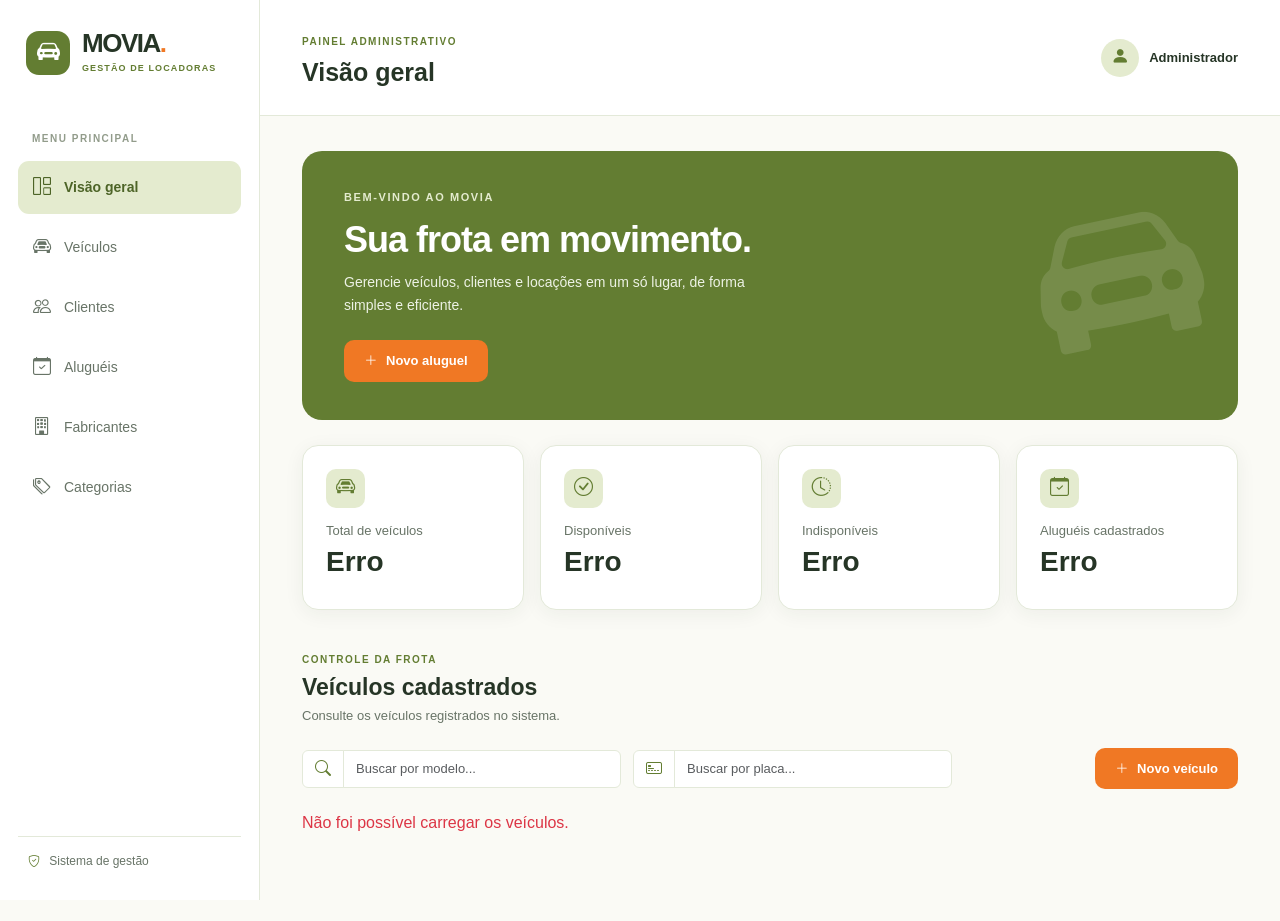
==== frontend/index.html @ ed4d9ba6 "feat: implementa interface MOVIA e CRUD de veiculos" ====
<!DOCTYPE html>
<html lang="pt-BR">

<head>
    <meta charset="UTF-8">
    <meta name="viewport" content="width=device-width, initial-scale=1.0">
    <title>MOVIA | Gestão de Locadoras</title>

    <link href="https://cdn.jsdelivr.net/npm/bootstrap@5.3.3/dist/css/bootstrap.min.css" rel="stylesheet">
    <link href="https://cdn.jsdelivr.net/npm/bootstrap-icons@1.11.3/font/bootstrap-icons.min.css" rel="stylesheet">
    <link rel="stylesheet" href="css/style.css">
</head>

<body>
    <div class="app-layout">

        <!-- Menu lateral -->
        <aside class="sidebar">
            <a href="index.html" class="sidebar-brand">
                <span class="brand-icon">
                    <i class="bi bi-car-front-fill"></i>
                </span>

                <span>
                    <strong>MOVIA<span class="marca-ponto">.</span></strong>
                    <small>GESTÃO DE LOCADORAS</small>
                </span>
            </a>

            <div class="sidebar-label">MENU PRINCIPAL</div>

            <nav class="sidebar-nav" aria-label="Navegação principal">
                <a href="#inicio" class="nav-link active">
                    <i class="bi bi-grid-1x2"></i>
                    Visão geral
                </a>

                <a href="#veiculos" class="nav-link">
                    <i class="bi bi-car-front"></i>
                    Veículos
                </a>

                <a href="#clientes" class="nav-link">
                    <i class="bi bi-people"></i>
                    Clientes
                </a>

                <a href="#alugueis" class="nav-link">
                    <i class="bi bi-calendar-check"></i>
                    Aluguéis
                </a>

                <a href="#fabricantes" class="nav-link">
                    <i class="bi bi-building"></i>
                    Fabricantes
                </a>

                <a href="#categorias" class="nav-link">
                    <i class="bi bi-tags"></i>
                    Categorias
                </a>
            </nav>

            <div class="sidebar-footer">
                <i class="bi bi-shield-check"></i>
                Sistema de gestão
            </div>
        </aside>

        <!-- Conteúdo principal -->
        <div class="main-content">

            <header class="topbar">
                <div>
                    <span class="topbar-eyebrow">PAINEL ADMINISTRATIVO</span>
                    <h1>Visão geral</h1>
                </div>

                <div class="topbar-profile">
                    <span class="profile-avatar">
                        <i class="bi bi-person-fill"></i>
                    </span>
                    <span>Administrador</span>
                </div>
            </header>

            <main id="inicio" class="dashboard-content">

                <!-- Boas-vindas -->
                <section class="welcome-banner">
                    <div>
                        <span class="welcome-eyebrow">BEM-VINDO AO MOVIA</span>
                        <h2>Sua frota em movimento.</h2>
                        <p>
                            Gerencie veículos, clientes e locações
                            em um só lugar, de forma simples e eficiente.
                        </p>

                        <a href="#alugueis" class="btn btn-laranja">
                            <i class="bi bi-plus-lg"></i>
                            Novo aluguel
                        </a>
                    </div>

                    <div class="welcome-decoration" aria-hidden="true">
                        <i class="bi bi-car-front-fill"></i>
                    </div>
                </section>

                <!-- Indicadores -->
                <section class="metrics-section" aria-label="Indicadores da frota">
                    <div class="row g-3">

                        <div class="col-12 col-sm-6 col-xl-3">
                            <div class="metric-card">
                                <div class="metric-icon">
                                    <i class="bi bi-car-front"></i>
                                </div>
                                <span>Total de veículos</span>
                                <strong id="totalVeiculos">—</strong>
                            </div>
                        </div>

                        <div class="col-12 col-sm-6 col-xl-3">
                            <div class="metric-card">
                                <div class="metric-icon">
                                    <i class="bi bi-check-circle"></i>
                                </div>
                                <span>Disponíveis</span>
                                <strong id="veiculosDisponiveis">—</strong>
                            </div>
                        </div>

                        <div class="col-12 col-sm-6 col-xl-3">
                            <div class="metric-card">
                                <div class="metric-icon">
                                    <i class="bi bi-clock-history"></i>
                                </div>
                                <span>Indisponíveis</span>
                                <strong id="veiculosIndisponiveis">—</strong>
                            </div>
                        </div>

                        <div class="col-12 col-sm-6 col-xl-3">
                            <div class="metric-card">
                                <div class="metric-icon">
                                    <i class="bi bi-calendar-check"></i>
                                </div>
                                <span>Aluguéis cadastrados</span>
                                <strong id="totalAlugueis">—</strong>
                            </div>
                        </div>

                    </div>
                </section>

                <!-- Veículos -->
                <section id="veiculos" class="vehicles-section">
                    <div class="section-heading">
                        <div>
                            <span class="section-eyebrow">CONTROLE DA FROTA</span>
                            <h2>Veículos cadastrados</h2>
                            <p>Consulte os veículos registrados no sistema.</p>
                        </div>
                    </div>


                    <!-- Ferramentas de gerenciamento da frota -->
                    <div class="frota-toolbar">
                        <div class="frota-filtros">
                            <div class="input-group">
                                <span class="input-group-text">
                                    <i class="bi bi-search"></i>
                                </span>
                                <input type="search" id="filtroModelo" class="form-control"
                                    placeholder="Buscar por modelo..." aria-label="Buscar veículo por modelo">
                            </div>

                            <div class="input-group">
                                <span class="input-group-text">
                                    <i class="bi bi-credit-card-2-front"></i>
                                </span>
                                <input type="search" id="filtroPlaca" class="form-control"
                                    placeholder="Buscar por placa..." aria-label="Buscar veículo por placa">
                            </div>
                        </div>

                        <button type="button" id="btnNovoVeiculo" class="btn btn-laranja">
                            <i class="bi bi-plus-lg"></i>
                            Novo veículo
                        </button>
                    </div>

                    <div id="listaVeiculos" class="row g-3">
                        <p class="text-muted">Carregando veículos...</p>
                    </div>
                </section>

            </main>

        </div>
    </div>


    <!-- Modal de cadastro de veículo -->
    <div class="modal fade" id="modalVeiculo" tabindex="-1" aria-labelledby="tituloModalVeiculo" aria-hidden="true">
        <div class="modal-dialog modal-dialog-centered modal-lg">
            <div class="modal-content modal-movia">

                <div class="modal-header">
                    <div>
                        <span class="section-eyebrow">GESTÃO DA FROTA</span>
                        <h2 class="modal-title fs-5" id="tituloModalVeiculo">
                            Novo veículo
                        </h2>
                    </div>
                    <button type="button" class="btn-close" data-bs-dismiss="modal" aria-label="Fechar"></button>
                </div>

                <form id="formVeiculo">
                    <div class="modal-body">
                        <div class="row g-3">

                            <div class="col-md-6">
                                <label for="veiculoModelo" class="form-label">
                                    Modelo *
                                </label>
                                <input type="text" class="form-control" id="veiculoModelo" required maxlength="100"
                                    placeholder="Ex.: Onix">
                            </div>

                            <div class="col-md-6">
                                <label for="veiculoPlaca" class="form-label">
                                    Placa *
                                </label>
                                <input type="text" class="form-control" id="veiculoPlaca" required maxlength="7"
                                    placeholder="ABC1D23">
                            </div>

                            <div class="col-md-6">
                                <label for="veiculoAno" class="form-label">
                                    Ano de fabricação *
                                </label>
                                <input type="number" class="form-control" id="veiculoAno" min="1900" max="2100"
                                    required>
                            </div>

                            <div class="col-md-6">
                                <label for="veiculoQuilometragem" class="form-label">
                                    Quilometragem *
                                </label>
                                <input type="number" class="form-control" id="veiculoQuilometragem" min="0" step="1"
                                    required>
                            </div>

                            <div class="col-md-6">
                                <label for="veiculoFabricante" class="form-label">
                                    Fabricante *
                                </label>
                                <select class="form-select" id="veiculoFabricante" required>
                                    <option value="">Carregando fabricantes...</option>
                                </select>
                            </div>

                            <div class="col-md-6">
                                <label for="veiculoCategoria" class="form-label">
                                    Categoria *
                                </label>
                                <select class="form-select" id="veiculoCategoria" required>
                                    <option value="">Carregando categorias...</option>
                                </select>
                            </div>

                            <div class="col-12">
                                <div class="form-check form-switch">
                                    <input class="form-check-input" type="checkbox" role="switch" id="veiculoDisponivel"
                                        checked>
                                    <label class="form-check-label" for="veiculoDisponivel">
                                        Veículo disponível para aluguel
                                    </label>
                                </div>
                            </div>

                        </div>

                        <div id="mensagemVeiculo" class="mt-3" role="status" aria-live="polite"></div>
                    </div>

                    <div class="modal-footer">
                        <button type="button" class="btn btn-light" data-bs-dismiss="modal">
                            Cancelar
                        </button>

                        <button type="submit" class="btn btn-laranja" id="btnSalvarVeiculo">
                            <i class="bi bi-check-lg"></i>
                            Salvar veículo
                        </button>
                    </div>
                </form>

            </div>
        </div>
    </div>

    <script src="https://cdn.jsdelivr.net/npm/bootstrap@5.3.3/dist/js/bootstrap.bundle.min.js"></script>
    <script src="js/app.js"></script>
</body>

</html>
---- frontend/css/style.css ----
/* ==========================================
   MOVIA | Gestão de Locadoras
   Identidade visual: Oliva + Laranja
========================================== */

:root {
    --cor-oliva: #637D32;
    --cor-oliva-escuro: #4D6427;
    --cor-laranja: #F07824;
    --cor-laranja-escuro: #D96313;

    --cor-fundo: #FAFAF5;
    --cor-branco: #FFFFFF;
    --cor-verde-claro: #E4EBCF;

    --cor-texto: #263526;
    --cor-texto-secundario: #687467;
    --cor-borda: #E3E9D9;

    --sombra: 0 4px 20px rgba(38, 53, 38, 0.06);
}

* {
    box-sizing: border-box;
}

html {
    scroll-behavior: smooth;
}

body {
    margin: 0;
    background: var(--cor-fundo);
    color: var(--cor-texto);
    font-family: "Segoe UI", Arial, sans-serif;
}

a {
    text-decoration: none;
}

.marca-ponto {
    color: var(--cor-laranja);
}

/* Layout principal */

.app-layout {
    display: flex;
    min-height: 100vh;
}

/* Menu lateral */

.sidebar {
    width: 260px;
    min-width: 260px;
    min-height: 100vh;
    background: var(--cor-branco);
    border-right: 1px solid var(--cor-borda);
    padding: 30px 18px;
    display: flex;
    flex-direction: column;
    position: sticky;
    top: 0;
    height: 100vh;
}

.sidebar-brand {
    display: flex;
    align-items: center;
    gap: 12px;
    margin-bottom: 55px;
    padding: 0 8px;
    color: var(--cor-texto);
}

.sidebar-brand:hover {
    color: var(--cor-texto);
}

.brand-icon {
    width: 44px;
    height: 44px;
    display: flex;
    align-items: center;
    justify-content: center;
    background: var(--cor-oliva);
    color: white;
    border-radius: 13px;
    font-size: 23px;
}

.sidebar-brand strong {
    display: block;
    font-size: 26px;
    font-weight: 800;
    letter-spacing: -1.5px;
    line-height: 1;
}

.sidebar-brand small {
    display: block;
    margin-top: 6px;
    font-size: 9px;
    font-weight: 700;
    letter-spacing: 1.1px;
    color: var(--cor-oliva);
}

.sidebar-label {
    padding: 0 14px;
    margin-bottom: 15px;
    font-size: 10px;
    font-weight: 700;
    letter-spacing: 1.5px;
    color: #929C8B;
}

.sidebar-nav {
    display: flex;
    flex-direction: column;
    gap: 7px;
}

.sidebar-nav .nav-link {
    display: flex;
    align-items: center;
    gap: 13px;
    padding: 13px 15px;
    border-radius: 11px;
    color: var(--cor-texto-secundario);
    font-size: 14px;
    font-weight: 500;
    transition: 0.2s ease;
}

.sidebar-nav .nav-link i {
    font-size: 18px;
}

.sidebar-nav .nav-link:hover {
    background: #F1F5E8;
    color: var(--cor-oliva-escuro);
}

.sidebar-nav .nav-link.active {
    background: var(--cor-verde-claro);
    color: var(--cor-oliva-escuro);
    font-weight: 700;
}

.sidebar-footer {
    margin-top: auto;
    padding: 15px 10px 0;
    border-top: 1px solid var(--cor-borda);
    font-size: 12px;
    color: var(--cor-texto-secundario);
}

.sidebar-footer i {
    margin-right: 6px;
    color: var(--cor-oliva);
}

/* Conteúdo */

.main-content {
    flex: 1;
    min-width: 0;
}

.topbar {
    display: flex;
    align-items: center;
    justify-content: space-between;
    padding: 28px 42px;
    background: var(--cor-branco);
    border-bottom: 1px solid var(--cor-borda);
}

.topbar-eyebrow {
    font-size: 10px;
    font-weight: 700;
    letter-spacing: 1.5px;
    color: var(--cor-oliva);
}

.topbar h1 {
    margin: 5px 0 0;
    font-size: 25px;
    font-weight: 750;
}

.topbar-profile {
    display: flex;
    align-items: center;
    gap: 10px;
    font-size: 13px;
    font-weight: 600;
}

.profile-avatar {
    display: flex;
    align-items: center;
    justify-content: center;
    width: 38px;
    height: 38px;
    border-radius: 50%;
    background: var(--cor-verde-claro);
    color: var(--cor-oliva);
    font-size: 18px;
}

.dashboard-content {
    max-width: 1500px;
    margin: 0 auto;
    padding: 35px 42px 70px;
}

/* Banner de boas-vindas */

.welcome-banner {
    display: flex;
    justify-content: space-between;
    align-items: center;
    position: relative;
    overflow: hidden;
    background: var(--cor-oliva);
    border-radius: 20px;
    padding: 38px 42px;
    color: white;
    min-height: 235px;
}

.welcome-banner > div:first-child {
    position: relative;
    z-index: 1;
}

.welcome-eyebrow {
    display: block;
    margin-bottom: 12px;
    font-size: 11px;
    font-weight: 700;
    letter-spacing: 1.6px;
    color: #E4EBCF;
}

.welcome-banner h2 {
    margin-bottom: 10px;
    font-size: clamp(25px, 3vw, 36px);
    font-weight: 800;
    letter-spacing: -1px;
}

.welcome-banner p {
    max-width: 450px;
    margin-bottom: 22px;
    color: #EDF2E5;
    font-size: 14px;
    line-height: 1.7;
}

.welcome-decoration {
    position: absolute;
    right: 35px;
    top: 50%;
    transform: translateY(-50%) rotate(-12deg);
    font-size: 165px;
    color: rgba(255, 255, 255, 0.12);
}

.btn-laranja {
    display: inline-flex;
    align-items: center;
    gap: 9px;
    padding: 11px 20px;
    background: var(--cor-laranja);
    color: white;
    border: none;
    border-radius: 10px;
    font-weight: 700;
    font-size: 13px;
    transition: 0.2s ease;
}

.btn-laranja:hover {
    background: var(--cor-laranja-escuro);
    color: white;
    transform: translateY(-2px);
}

/* Indicadores */

.metrics-section {
    margin-top: 25px;
}

.metric-card {
    height: 100%;
    min-height: 165px;
    display: flex;
    flex-direction: column;
    align-items: flex-start;
    padding: 23px;
    background: var(--cor-branco);
    border: 1px solid var(--cor-borda);
    border-radius: 16px;
    box-shadow: var(--sombra);
}

.metric-icon {
    display: flex;
    align-items: center;
    justify-content: center;
    width: 39px;
    height: 39px;
    margin-bottom: 13px;
    border-radius: 10px;
    background: var(--cor-verde-claro);
    color: var(--cor-oliva);
    font-size: 19px;
}

.metric-card span {
    color: var(--cor-texto-secundario);
    font-size: 13px;
}

.metric-card strong {
    margin-top: 5px;
    font-size: 28px;
    line-height: 1.2;
    color: var(--cor-texto);
}

/* Veículos */

.vehicles-section {
    margin-top: 42px;
}

.section-heading {
    display: flex;
    justify-content: space-between;
    align-items: end;
    margin-bottom: 22px;
}

.section-eyebrow {
    display: block;
    margin-bottom: 7px;
    color: var(--cor-oliva);
    font-size: 10px;
    font-weight: 700;
    letter-spacing: 1.5px;
}

.section-heading h2 {
    margin-bottom: 5px;
    font-size: 23px;
    font-weight: 750;
}

.section-heading p {
    margin: 0;
    font-size: 13px;
    color: var(--cor-texto-secundario);
}

.card {
    height: 100%;
    border: 1px solid var(--cor-borda);
    border-radius: 16px;
    box-shadow: var(--sombra);
    transition: transform 0.2s, box-shadow 0.2s;
}

.card:hover {
    transform: translateY(-3px);
    box-shadow: 0 10px 26px rgba(38, 53, 38, 0.1);
}

.card-body {
    padding: 23px;
}

.card-title {
    color: var(--cor-oliva-escuro);
    font-weight: 750;
}

.card .badge {
    padding: 7px 11px;
    border-radius: 7px;
    font-weight: 600;
}

/* Acessibilidade */

:focus-visible {
    outline: 3px solid var(--cor-laranja);
    outline-offset: 3px;
}

/* Responsividade */

@media (max-width: 991px) {
    .sidebar {
        width: 215px;
        min-width: 215px;
        padding: 25px 12px;
    }

    .topbar {
        padding: 25px;
    }

    .dashboard-content {
        padding: 28px 25px 55px;
    }
}

@media (max-width: 767px) {
    .app-layout {
        display: block;
    }

    .sidebar {
        position: static;
        width: 100%;
        min-width: 0;
        height: auto;
        min-height: 0;
        padding: 15px;
    }

    .sidebar-brand {
        margin-bottom: 15px;
    }

    .sidebar-label,
    .sidebar-footer {
        display: none;
    }

    .sidebar-nav {
        flex-direction: row;
        overflow-x: auto;
        padding-bottom: 5px;
    }

    .sidebar-nav .nav-link {
        white-space: nowrap;
        padding: 10px 12px;
        font-size: 12px;
    }

    .topbar {
        padding: 20px;
    }

    .topbar-profile > span:last-child {
        display: none;
    }

    .dashboard-content {
        padding: 22px 16px 45px;
    }

    .welcome-banner {
        padding: 30px 25px;
    }

    .welcome-decoration {
        right: -20px;
        font-size: 115px;
    }

    .metric-card {
        min-height: 145px;
        padding: 18px;
    }
}


/* Ferramentas de gerenciamento da frota */

.frota-toolbar {
    display: flex;
    align-items: center;
    justify-content: space-between;
    gap: 16px;
    margin-bottom: 22px;
}

.frota-filtros {
    display: flex;
    flex: 1;
    gap: 12px;
    max-width: 650px;
}

.frota-filtros .input-group {
    flex: 1;
    min-width: 0;
}

.frota-filtros .input-group-text {
    background: white;
    border-color: var(--cor-borda);
    color: var(--cor-oliva);
}

.frota-filtros .form-control {
    border-color: var(--cor-borda);
    font-size: 13px;
}

.frota-filtros .form-control:focus {
    border-color: var(--cor-oliva);
    box-shadow: 0 0 0 3px rgba(99, 125, 50, 0.12);
}

.frota-toolbar .btn-laranja {
    white-space: nowrap;
}

@media (max-width: 900px) {
    .frota-toolbar {
        flex-direction: column;
        align-items: stretch;
    }

    .frota-filtros {
        max-width: none;
    }
}

@media (max-width: 575px) {
    .frota-filtros {
        flex-direction: column;
    }
}


/* Modal de veículos */

.modal-movia {
    border: none;
    border-radius: 20px;
    overflow: hidden;
}

.modal-movia .modal-header {
    padding: 25px 30px 18px;
    border-bottom: 1px solid var(--cor-borda);
}

.modal-movia .modal-body {
    padding: 25px 30px;
}

.modal-movia .modal-footer {
    padding: 18px 30px;
    border-top: 1px solid var(--cor-borda);
}

.modal-movia .form-label {
    font-size: 13px;
    font-weight: 600;
    color: var(--cor-texto);
}

.modal-movia .form-control,
.modal-movia .form-select {
    min-height: 43px;
    border-color: var(--cor-borda);
    border-radius: 9px;
}

.modal-movia .form-control:focus,
.modal-movia .form-select:focus {
    border-color: var(--cor-oliva);
    box-shadow: 0 0 0 3px rgba(99, 125, 50, 0.12);
}

.form-check-input:checked {
    background-color: var(--cor-oliva);
    border-color: var(--cor-oliva);
}

@media (max-width: 575px) {
    .modal-movia .modal-header,
    .modal-movia .modal-body,
    .modal-movia .modal-footer {
        padding-left: 20px;
        padding-right: 20px;
    }
}

/* Botões de ação dos veículos */

.card .btn-outline-secondary,
.card .btn-outline-danger {
    border-radius: 8px;
    padding: 7px 12px;
    font-size: 12px;
    font-weight: 600;
}

.card .btn-outline-secondary:hover {
    background-color: var(--cor-oliva);
    border-color: var(--cor-oliva);
    color: white;
}
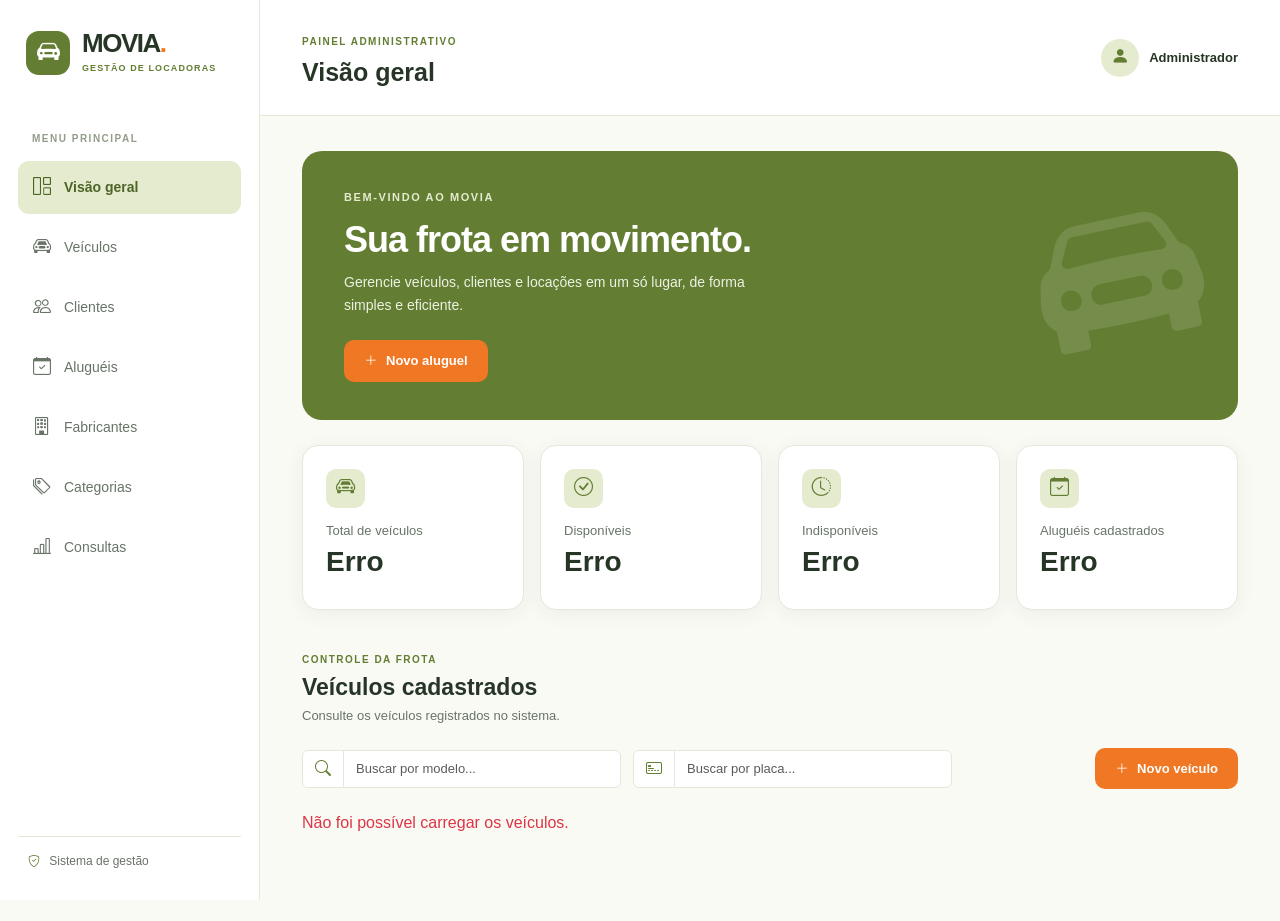
==== commit 31ee6dc1: "feat: implementa pagina de consultas integrada a API" ====
--- a/frontend/index.html
+++ b/frontend/index.html
@@ -30,34 +30,37 @@
             <div class="sidebar-label">MENU PRINCIPAL</div>
 
             <nav class="sidebar-nav" aria-label="Navegação principal">
-                <a href="#inicio" class="nav-link active">
+                <a href="index.html" class="nav-link active">
                     <i class="bi bi-grid-1x2"></i>
                     Visão geral
                 </a>
 
-                <a href="#veiculos" class="nav-link">
-                    <i class="bi bi-car-front"></i>
-                    Veículos
-                </a>
-
-                <a href="#clientes" class="nav-link">
+                <a href="index.html#veiculos" class="nav-link">
+                    <i class="bi bi-car-front"></i> Veículos
+                </a>
+
+                <a href="clientes.html" class="nav-link">
                     <i class="bi bi-people"></i>
                     Clientes
                 </a>
 
-                <a href="#alugueis" class="nav-link">
+                <a href="alugueis.html" class="nav-link">
                     <i class="bi bi-calendar-check"></i>
                     Aluguéis
                 </a>
 
-                <a href="#fabricantes" class="nav-link">
+                <a href="fabricantes.html" class="nav-link">
                     <i class="bi bi-building"></i>
                     Fabricantes
                 </a>
 
-                <a href="#categorias" class="nav-link">
+                <a href="categorias.html" class="nav-link">
                     <i class="bi bi-tags"></i>
                     Categorias
+                </a>
+
+                <a href="consultas.html" class="nav-link">
+                    <i class="bi bi-bar-chart-line"></i> Consultas
                 </a>
             </nav>
 
